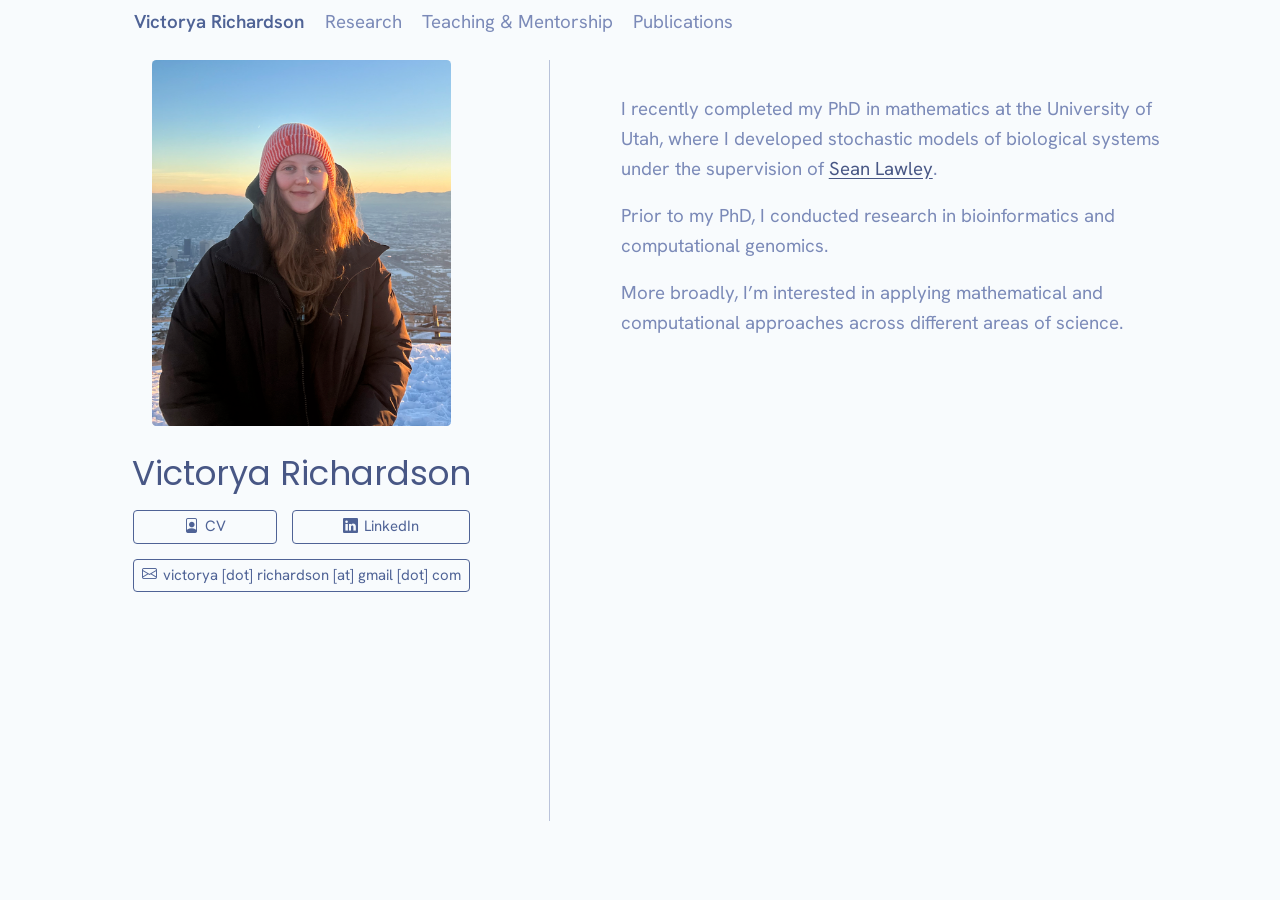
==== index.html @ d0cfd2c7 "Built site for gh-pages" ====
<!DOCTYPE html>
<html xmlns="http://www.w3.org/1999/xhtml" lang="en" xml:lang="en"><head>

<meta charset="utf-8">
<meta name="generator" content="quarto-1.10.18">

<meta name="viewport" content="width=device-width, initial-scale=1.0, user-scalable=yes">


<title>Victorya Richardson</title>
<style>
/* Default styles provided by pandoc.
** See https://pandoc.org/MANUAL.html#variables-for-html for config info.
*/
span.smallcaps{font-variant: small-caps;}
div.columns{display: flex; gap: 1.5em;}
div.column{flex: auto;}
@media screen {
div.columns{gap: min(4vw, 1.5em);}
div.column{overflow-x: auto;}
}
div.hanging-indent{margin-left: 1.5em; text-indent: -1.5em;}
ul.task-list{list-style: none;}
ul.task-list li input[type="checkbox"] {
  width: 0.8em;
  margin: 0 0.8em 0.2em -1em; /* quarto-specific, see https://github.com/quarto-dev/quarto-cli/issues/4556 */ 
  vertical-align: middle;
}
</style>


<script src="site_libs/quarto-nav/quarto-nav.js"></script>
<script src="site_libs/quarto-nav/headroom.min.js"></script>
<script src="site_libs/clipboard/clipboard.min.js"></script>
<script src="site_libs/quarto-html/quarto.js" type="module"></script>
<script src="site_libs/quarto-html/tabsets/tabsets.js" type="module"></script>
<script src="site_libs/quarto-html/popper.min.js"></script>
<script src="site_libs/quarto-html/tippy.umd.min.js"></script>
<link href="site_libs/quarto-html/tippy.css" rel="stylesheet">
<link href="site_libs/quarto-html/quarto-syntax-highlighting-64a204ab8560d761af7679ceaba22944.css" rel="stylesheet" class="quarto-color-scheme" id="quarto-text-highlighting-styles">
<link href="site_libs/quarto-html/quarto-syntax-highlighting-dark-b85bc7c33db8c58e0ec93c3465666fed.css" rel="stylesheet" class="quarto-color-scheme quarto-color-alternate" id="quarto-text-highlighting-styles">
<link href="site_libs/quarto-html/quarto-syntax-highlighting-64a204ab8560d761af7679ceaba22944.css" rel="stylesheet" class="quarto-color-scheme-extra" id="quarto-text-highlighting-styles">
<script src="site_libs/bootstrap/bootstrap.min.js"></script>
<link href="site_libs/bootstrap/bootstrap-icons.css" rel="stylesheet">
<link href="site_libs/bootstrap/bootstrap-d13599be659b31aaacc9b44a75b9adcc.min.css" rel="stylesheet" append-hash="true" class="quarto-color-scheme" id="quarto-bootstrap" data-mode="light">
<link href="site_libs/bootstrap/bootstrap-dark-3e5b2339313a4096a45ca24c7512d5c0.min.css" rel="stylesheet" append-hash="true" class="quarto-color-scheme quarto-color-alternate" id="quarto-bootstrap" data-mode="light">
<link href="site_libs/bootstrap/bootstrap-d13599be659b31aaacc9b44a75b9adcc.min.css" rel="stylesheet" append-hash="true" class="quarto-color-scheme-extra" id="quarto-bootstrap" data-mode="light">
<script id="quarto-search-options" type="application/json">{
  "language": {
    "search-no-results-text": "No results",
    "search-matching-documents-text": "matching documents",
    "search-copy-link-title": "Copy link to search",
    "search-hide-matches-text": "Hide additional matches",
    "search-more-match-text": "more match in this document",
    "search-more-matches-text": "more matches in this document",
    "search-clear-button-title": "Clear",
    "search-text-placeholder": "",
    "search-detached-cancel-button-title": "Cancel",
    "search-submit-button-title": "Submit",
    "search-label": "Search"
  }
}</script>


<link rel="stylesheet" href="styles.css">
</head>

<body class="nav-fixed quarto-light">

<div id="quarto-search-results"></div>
  <header id="quarto-header" class="headroom fixed-top">
    <nav class="navbar navbar-expand-lg " data-bs-theme="dark">
      <div class="navbar-container container-fluid">
          <button class="navbar-toggler" type="button" data-bs-toggle="collapse" data-bs-target="#navbarCollapse" aria-controls="navbarCollapse" role="menu" aria-expanded="false" aria-label="Toggle navigation" onclick="if (window.quartoToggleHeadroom) { window.quartoToggleHeadroom(); }">
  <span class="navbar-toggler-icon"></span>
</button>
          <div class="collapse navbar-collapse" id="navbarCollapse">
            <ul class="navbar-nav navbar-nav-scroll me-auto">
  <li class="nav-item">
    <a class="nav-link active" href="./index.html" aria-current="page"> 
<span class="menu-text">Victorya Richardson</span></a>
  </li>  
  <li class="nav-item">
    <a class="nav-link" href="./research.html"> 
<span class="menu-text">Research</span></a>
  </li>  
  <li class="nav-item">
    <a class="nav-link" href="./teaching.html"> 
<span class="menu-text">Teaching &amp; Mentorship</span></a>
  </li>  
  <li class="nav-item">
    <a class="nav-link" href="./publications.html"> 
<span class="menu-text">Publications</span></a>
  </li>  
</ul>
          </div> <!-- /navcollapse -->
            <div class="quarto-navbar-tools">
</div>
      </div> <!-- /container-fluid -->
    </nav>
</header>
<!-- content -->
<div id="quarto-content" class="quarto-container page-columns page-rows-contents page-layout-full page-navbar">
<!-- sidebar -->
<!-- margin-sidebar -->
    
<!-- main -->
<div class="quarto-about-trestles column-page">
  <div class="about-entity">
    <img src="images/tory.png" alt="Victorya Richardson standing outdoors in the snow overlooking Salt Lake City" class="about-image
  rounded " style="width: 16em;">
<header id="title-block-header" class="quarto-title-block default">
<div class="quarto-title">
<h1 class="title">Victorya Richardson</h1>
</div>
<div class="quarto-title-meta column-page">
  </div>
</header>
    <div class="about-links">
  <a href="/files/Richardson_Resume.pdf" class="about-link" rel="noopener" target="_blank">
    <i class="bi bi-file-person"></i>
     <span class="about-link-text">CV</span>
  </a>
  <a href="https://www.linkedin.com/in/victorya-richardson/" class="about-link" rel="" target="">
    <i class="bi bi-linkedin"></i>
     <span class="about-link-text">LinkedIn</span>
  </a>
  <a href="mailto:victorya.richardson@gmail.com" class="about-link" rel="" target="">
    <i class="bi bi-envelope"></i>
     <span class="about-link-text">victorya [dot] richardson [at] gmail [dot] com</span>
  </a>
</div>
  </div>
  <div class="about-contents"><main class="content column-page" id="quarto-document-content">
<p>I recently completed my PhD in mathematics at the University of Utah, where I developed stochastic models of biological systems under the supervision of <a href="https://www.math.utah.edu/~lawley/">Sean Lawley</a>.</p>
<p>Prior to my PhD, I conducted research in bioinformatics and computational genomics.</p>
<p>More broadly, I’m interested in applying mathematical and computational approaches across different areas of science.</p>


</main></div>
</div>
 <!-- /main -->
<script id="quarto-html-after-body" type="application/javascript">
  window.document.addEventListener("DOMContentLoaded", function (event) {
    const isCodeAnnotation = (el) => {
      for (const clz of el.classList) {
        if (clz.startsWith('code-annotation-')) {                     
          return true;
        }
      }
      return false;
    }
    const onCopySuccess = function(e) {
      // button target
      const button = e.trigger;
      // don't keep focus
      button.blur();
      // flash "checked"
      button.classList.add('code-copy-button-checked');
      var currentTitle = button.getAttribute("title");
      button.setAttribute("title", "Copied!");
      let tooltip;
      if (window.bootstrap) {
        button.setAttribute("data-bs-toggle", "tooltip");
        button.setAttribute("data-bs-placement", "left");
        button.setAttribute("data-bs-title", "Copied!");
        tooltip = new bootstrap.Tooltip(button, 
          { trigger: "manual", 
            customClass: "code-copy-button-tooltip",
            offset: [0, -8]});
        tooltip.show();    
      }
      setTimeout(function() {
        if (tooltip) {
          tooltip.hide();
          button.removeAttribute("data-bs-title");
          button.removeAttribute("data-bs-toggle");
          button.removeAttribute("data-bs-placement");
        }
        button.setAttribute("title", currentTitle);
        button.classList.remove('code-copy-button-checked');
      }, 1000);
      // clear code selection
      e.clearSelection();
    }
    const getTextToCopy = function(trigger) {
      const outerScaffold = trigger.parentElement.cloneNode(true);
      const codeEl = outerScaffold.querySelector('code');
      for (const childEl of codeEl.children) {
        if (isCodeAnnotation(childEl)) {
          childEl.remove();
        }
      }
      return codeEl.innerText;
    }
    const clipboard = new window.ClipboardJS('.code-copy-button:not([data-in-quarto-modal])', {
      text: getTextToCopy
    });
    clipboard.on('success', onCopySuccess);
    if (window.document.getElementById('quarto-embedded-source-code-modal')) {
      const clipboardModal = new window.ClipboardJS('.code-copy-button[data-in-quarto-modal]', {
        text: getTextToCopy,
        container: window.document.getElementById('quarto-embedded-source-code-modal')
      });
      clipboardModal.on('success', onCopySuccess);
    }
      var localhostRegex = new RegExp(/^(?:http|https):\/\/localhost\:?[0-9]*\//);
      var mailtoRegex = new RegExp(/^mailto:/);
        var filterRegex = new RegExp('/' + window.location.host + '/');
      var isInternal = (href) => {
          return filterRegex.test(href) || localhostRegex.test(href) || mailtoRegex.test(href);
      }
      // Inspect non-navigation links and adorn them if external
     var links = window.document.querySelectorAll('a[href]:not(.nav-link):not(.navbar-brand):not(.toc-action):not(.sidebar-link):not(.sidebar-item-toggle):not(.pagination-link):not(.no-external):not([aria-hidden]):not(.dropdown-item):not(.quarto-navigation-tool):not(.about-link)');
      for (var i=0; i<links.length; i++) {
        const link = links[i];
        if (!isInternal(link.href)) {
          // undo the damage that might have been done by quarto-nav.js in the case of
          // links that we want to consider external
          if (link.dataset.originalHref !== undefined) {
            link.href = link.dataset.originalHref;
          }
        }
      }
    function tippyHover(el, contentFn, onTriggerFn, onUntriggerFn) {
      const config = {
        allowHTML: true,
        maxWidth: 500,
        delay: 100,
        arrow: false,
        appendTo: function(el) {
            return el.parentElement;
        },
        interactive: true,
        interactiveBorder: 10,
        theme: 'quarto',
        placement: 'bottom-start',
      };
      if (contentFn) {
        config.content = contentFn;
      }
      if (onTriggerFn) {
        config.onTrigger = onTriggerFn;
      }
      if (onUntriggerFn) {
        config.onUntrigger = onUntriggerFn;
      }
      window.tippy(el, config); 
    }
    const noterefs = window.document.querySelectorAll('a[role="doc-noteref"]');
    for (var i=0; i<noterefs.length; i++) {
      const ref = noterefs[i];
      tippyHover(ref, function() {
        // use id or data attribute instead here
        let href = ref.getAttribute('data-footnote-href') || ref.getAttribute('href');
        try { href = new URL(href).hash; } catch {}
        const id = href.replace(/^#\/?/, "");
        const note = window.document.getElementById(id);
        if (note) {
          return note.innerHTML;
        } else {
          return "";
        }
      });
    }
    const xrefs = window.document.querySelectorAll('a.quarto-xref');
    const processXRef = (id, note) => {
      // Strip column container classes
      const stripColumnClz = (el) => {
        el.classList.remove("page-full", "page-columns");
        if (el.children) {
          for (const child of el.children) {
            stripColumnClz(child);
          }
        }
      }
      stripColumnClz(note)
      if (id === null || id.startsWith('sec-')) {
        // Special case sections, only their first couple elements
        const container = document.createElement("div");
        if (note.children && note.children.length > 2) {
          container.appendChild(note.children[0].cloneNode(true));
          for (let i = 1; i < note.children.length; i++) {
            const child = note.children[i];
            if (child.tagName === "P" && child.innerText === "") {
              continue;
            } else {
              container.appendChild(child.cloneNode(true));
              break;
            }
          }
          if (window.Quarto?.typesetMath) {
            window.Quarto.typesetMath(container);
          }
          return container.innerHTML
        } else {
          if (window.Quarto?.typesetMath) {
            window.Quarto.typesetMath(note);
          }
          return note.innerHTML;
        }
      } else {
        // Remove any anchor links if they are present
        const anchorLink = note.querySelector('a.anchorjs-link');
        if (anchorLink) {
          anchorLink.remove();
        }
        if (window.Quarto?.typesetMath) {
          window.Quarto.typesetMath(note);
        }
        if (note.classList.contains("callout")) {
          return note.outerHTML;
        } else {
          return note.innerHTML;
        }
      }
    }
    for (var i=0; i<xrefs.length; i++) {
      const xref = xrefs[i];
      tippyHover(xref, undefined, function(instance) {
        instance.disable();
        let url = xref.getAttribute('href');
        let hash = undefined; 
        if (url.startsWith('#')) {
          hash = url;
        } else {
          try { hash = new URL(url).hash; } catch {}
        }
        if (hash) {
          const id = hash.replace(/^#\/?/, "");
          const note = window.document.getElementById(id);
          if (note !== null) {
            try {
              const html = processXRef(id, note.cloneNode(true));
              instance.setContent(html);
            } finally {
              instance.enable();
              instance.show();
            }
          } else {
            // See if we can fetch this
            fetch(url.split('#')[0])
            .then(res => res.text())
            .then(html => {
              const parser = new DOMParser();
              const htmlDoc = parser.parseFromString(html, "text/html");
              const note = htmlDoc.getElementById(id);
              if (note !== null) {
                const html = processXRef(id, note);
                instance.setContent(html);
              } 
            }).finally(() => {
              instance.enable();
              instance.show();
            });
          }
        } else {
          // See if we can fetch a full url (with no hash to target)
          // This is a special case and we should probably do some content thinning / targeting
          fetch(url)
          .then(res => res.text())
          .then(html => {
            const parser = new DOMParser();
            const htmlDoc = parser.parseFromString(html, "text/html");
            const note = htmlDoc.querySelector('main.content');
            if (note !== null) {
              // This should only happen for chapter cross references
              // (since there is no id in the URL)
              // remove the first header
              if (note.children.length > 0 && note.children[0].tagName === "HEADER") {
                note.children[0].remove();
              }
              const html = processXRef(null, note);
              instance.setContent(html);
            } 
          }).finally(() => {
            instance.enable();
            instance.show();
          });
        }
      }, function(instance) {
      });
    }
        let selectedAnnoteEl;
        const selectorForAnnotation = ( cell, annotation) => {
          let cellAttr = 'data-code-cell="' + cell + '"';
          let lineAttr = 'data-code-annotation="' +  annotation + '"';
          const selector = 'span[' + cellAttr + '][' + lineAttr + ']';
          return selector;
        }
        const selectCodeLines = (annoteEl) => {
          const doc = window.document;
          const targetCell = annoteEl.getAttribute("data-target-cell");
          const targetAnnotation = annoteEl.getAttribute("data-target-annotation");
          const annoteSpan = window.document.querySelector(selectorForAnnotation(targetCell, targetAnnotation));
          const lines = annoteSpan.getAttribute("data-code-lines").split(",");
          const lineIds = lines.map((line) => {
            return targetCell + "-" + line;
          })
          let top = null;
          let height = null;
          let parent = null;
          if (lineIds.length > 0) {
              //compute the position of the single el (top and bottom and make a div)
              const el = window.document.getElementById(lineIds[0]);
              top = el.offsetTop;
              height = el.offsetHeight;
              parent = el.parentElement.parentElement;
            if (lineIds.length > 1) {
              const lastEl = window.document.getElementById(lineIds[lineIds.length - 1]);
              const bottom = lastEl.offsetTop + lastEl.offsetHeight;
              height = bottom - top;
            }
            if (top !== null && height !== null && parent !== null) {
              // cook up a div (if necessary) and position it 
              let div = window.document.getElementById("code-annotation-line-highlight");
              if (div === null) {
                div = window.document.createElement("div");
                div.setAttribute("id", "code-annotation-line-highlight");
                div.style.position = 'absolute';
                parent.appendChild(div);
              }
              div.style.top = top - 2 + "px";
              div.style.height = height + 4 + "px";
              div.style.left = 0;
              let gutterDiv = window.document.getElementById("code-annotation-line-highlight-gutter");
              if (gutterDiv === null) {
                gutterDiv = window.document.createElement("div");
                gutterDiv.setAttribute("id", "code-annotation-line-highlight-gutter");
                gutterDiv.style.position = 'absolute';
                const codeCell = window.document.getElementById(targetCell);
                const gutter = codeCell.querySelector('.code-annotation-gutter');
                gutter.appendChild(gutterDiv);
              }
              gutterDiv.style.top = top - 2 + "px";
              gutterDiv.style.height = height + 4 + "px";
            }
            selectedAnnoteEl = annoteEl;
          }
        };
        const unselectCodeLines = () => {
          const elementsIds = ["code-annotation-line-highlight", "code-annotation-line-highlight-gutter"];
          elementsIds.forEach((elId) => {
            const div = window.document.getElementById(elId);
            if (div) {
              div.remove();
            }
          });
          selectedAnnoteEl = undefined;
        };
          // Handle positioning of the toggle
      window.addEventListener(
        "resize",
        throttle(() => {
          elRect = undefined;
          if (selectedAnnoteEl) {
            selectCodeLines(selectedAnnoteEl);
          }
        }, 10)
      );
      function throttle(fn, ms) {
      let throttle = false;
      let timer;
        return (...args) => {
          if(!throttle) { // first call gets through
              fn.apply(this, args);
              throttle = true;
          } else { // all the others get throttled
              if(timer) clearTimeout(timer); // cancel #2
              timer = setTimeout(() => {
                fn.apply(this, args);
                timer = throttle = false;
              }, ms);
          }
        };
      }
        // Attach click handler to the DT
        const annoteDls = window.document.querySelectorAll('dt[data-target-cell]');
        for (const annoteDlNode of annoteDls) {
          annoteDlNode.addEventListener('click', (event) => {
            const clickedEl = event.target;
            if (clickedEl !== selectedAnnoteEl) {
              unselectCodeLines();
              const activeEl = window.document.querySelector('dt[data-target-cell].code-annotation-active');
              if (activeEl) {
                activeEl.classList.remove('code-annotation-active');
              }
              selectCodeLines(clickedEl);
              clickedEl.classList.add('code-annotation-active');
            } else {
              // Unselect the line
              unselectCodeLines();
              clickedEl.classList.remove('code-annotation-active');
            }
          });
        }
    const findCites = (el) => {
      const parentEl = el.parentElement;
      if (parentEl) {
        const cites = parentEl.dataset.cites;
        if (cites) {
          return {
            el,
            cites: cites.split(' ')
          };
        } else {
          return findCites(el.parentElement)
        }
      } else {
        return undefined;
      }
    };
    var bibliorefs = window.document.querySelectorAll('a[role="doc-biblioref"]');
    for (var i=0; i<bibliorefs.length; i++) {
      const ref = bibliorefs[i];
      const citeInfo = findCites(ref);
      if (citeInfo) {
        tippyHover(citeInfo.el, function() {
          var popup = window.document.createElement('div');
          citeInfo.cites.forEach(function(cite) {
            var citeDiv = window.document.createElement('div');
            citeDiv.classList.add('hanging-indent');
            citeDiv.classList.add('csl-entry');
            var biblioDiv = window.document.getElementById('ref-' + cite);
            if (biblioDiv) {
              citeDiv.innerHTML = biblioDiv.innerHTML;
            }
            popup.appendChild(citeDiv);
          });
          return popup.innerHTML;
        });
      }
    }
  });
  </script>
</div> <!-- /content -->




</body></html>
---- site_libs/quarto-html/tippy.css ----
.tippy-box[data-animation=fade][data-state=hidden]{opacity:0}[data-tippy-root]{max-width:calc(100vw - 10px)}.tippy-box{position:relative;background-color:#333;color:#fff;border-radius:4px;font-size:14px;line-height:1.4;white-space:normal;outline:0;transition-property:transform,visibility,opacity}.tippy-box[data-placement^=top]>.tippy-arrow{bottom:0}.tippy-box[data-placement^=top]>.tippy-arrow:before{bottom:-7px;left:0;border-width:8px 8px 0;border-top-color:initial;transform-origin:center top}.tippy-box[data-placement^=bottom]>.tippy-arrow{top:0}.tippy-box[data-placement^=bottom]>.tippy-arrow:before{top:-7px;left:0;border-width:0 8px 8px;border-bottom-color:initial;transform-origin:center bottom}.tippy-box[data-placement^=left]>.tippy-arrow{right:0}.tippy-box[data-placement^=left]>.tippy-arrow:before{border-width:8px 0 8px 8px;border-left-color:initial;right:-7px;transform-origin:center left}.tippy-box[data-placement^=right]>.tippy-arrow{left:0}.tippy-box[data-placement^=right]>.tippy-arrow:before{left:-7px;border-width:8px 8px 8px 0;border-right-color:initial;transform-origin:center right}.tippy-box[data-inertia][data-state=visible]{transition-timing-function:cubic-bezier(.54,1.5,.38,1.11)}.tippy-arrow{width:16px;height:16px;color:#333}.tippy-arrow:before{content:"";position:absolute;border-color:transparent;border-style:solid}.tippy-content{position:relative;padding:5px 9px;z-index:1}
---- site_libs/quarto-html/quarto-syntax-highlighting-64a204ab8560d761af7679ceaba22944.css ----
/* quarto syntax highlight colors */
:root {
  --quarto-hl-ot-color: #003B4F;
  --quarto-hl-at-color: #657422;
  --quarto-hl-ss-color: #20794D;
  --quarto-hl-an-color: #5E5E5E;
  --quarto-hl-fu-color: #4758AB;
  --quarto-hl-st-color: #20794D;
  --quarto-hl-cf-color: #003B4F;
  --quarto-hl-op-color: #5E5E5E;
  --quarto-hl-er-color: #AD0000;
  --quarto-hl-bn-color: #AD0000;
  --quarto-hl-al-color: #AD0000;
  --quarto-hl-va-color: #111111;
  --quarto-hl-bu-color: inherit;
  --quarto-hl-ex-color: inherit;
  --quarto-hl-pp-color: #AD0000;
  --quarto-hl-in-color: #5E5E5E;
  --quarto-hl-vs-color: #20794D;
  --quarto-hl-wa-color: #5E5E5E;
  --quarto-hl-do-color: #5E5E5E;
  --quarto-hl-im-color: #00769E;
  --quarto-hl-ch-color: #20794D;
  --quarto-hl-dt-color: #AD0000;
  --quarto-hl-fl-color: #AD0000;
  --quarto-hl-co-color: #5E5E5E;
  --quarto-hl-cv-color: #5E5E5E;
  --quarto-hl-cn-color: #8f5902;
  --quarto-hl-sc-color: #5E5E5E;
  --quarto-hl-dv-color: #AD0000;
  --quarto-hl-kw-color: #003B4F;
}

/* other quarto variables */
:root {
  --quarto-font-monospace: SFMono-Regular, Menlo, Monaco, Consolas, "Liberation Mono", "Courier New", monospace;
}

/* syntax highlight based on Pandoc's rules */
pre > code.sourceCode > span {
  color: #003B4F;
}

code.sourceCode > span {
  color: #003B4F;
}

div.sourceCode,
div.sourceCode pre.sourceCode {
  color: #003B4F;
}

/* Normal */
code span {
  color: #003B4F;
}

/* Alert */
code span.al {
  color: #AD0000;
  font-style: inherit;
}

/* Annotation */
code span.an {
  color: #5E5E5E;
  font-style: inherit;
}

/* Attribute */
code span.at {
  color: #657422;
  font-style: inherit;
}

/* BaseN */
code span.bn {
  color: #AD0000;
  font-style: inherit;
}

/* BuiltIn */
code span.bu {
  font-style: inherit;
}

/* ControlFlow */
code span.cf {
  color: #003B4F;
  font-weight: bold;
  font-style: inherit;
}

/* Char */
code span.ch {
  color: #20794D;
  font-style: inherit;
}

/* Constant */
code span.cn {
  color: #8f5902;
  font-style: inherit;
}

/* Comment */
code span.co {
  color: #5E5E5E;
  font-style: inherit;
}

/* CommentVar */
code span.cv {
  color: #5E5E5E;
  font-style: italic;
}

/* Documentation */
code span.do {
  color: #5E5E5E;
  font-style: italic;
}

/* DataType */
code span.dt {
  color: #AD0000;
  font-style: inherit;
}

/* DecVal */
code span.dv {
  color: #AD0000;
  font-style: inherit;
}

/* Error */
code span.er {
  color: #AD0000;
  font-style: inherit;
}

/* Extension */
code span.ex {
  font-style: inherit;
}

/* Float */
code span.fl {
  color: #AD0000;
  font-style: inherit;
}

/* Function */
code span.fu {
  color: #4758AB;
  font-style: inherit;
}

/* Import */
code span.im {
  color: #00769E;
  font-style: inherit;
}

/* Information */
code span.in {
  color: #5E5E5E;
  font-style: inherit;
}

/* Keyword */
code span.kw {
  color: #003B4F;
  font-weight: bold;
  font-style: inherit;
}

/* Operator */
code span.op {
  color: #5E5E5E;
  font-style: inherit;
}

/* Other */
code span.ot {
  color: #003B4F;
  font-style: inherit;
}

/* Preprocessor */
code span.pp {
  color: #AD0000;
  font-style: inherit;
}

/* SpecialChar */
code span.sc {
  color: #5E5E5E;
  font-style: inherit;
}

/* SpecialString */
code span.ss {
  color: #20794D;
  font-style: inherit;
}

/* String */
code span.st {
  color: #20794D;
  font-style: inherit;
}

/* Variable */
code span.va {
  color: #111111;
  font-style: inherit;
}

/* VerbatimString */
code span.vs {
  color: #20794D;
  font-style: inherit;
}

/* Warning */
code span.wa {
  color: #5E5E5E;
  font-style: italic;
}

.prevent-inlining {
  content: "</";
}

/*# sourceMappingURL=9d8d5bb603a83b8298b89080a598c93b.css.map */
---- site_libs/quarto-html/quarto-syntax-highlighting-dark-b85bc7c33db8c58e0ec93c3465666fed.css ----
/* quarto syntax highlight colors */
:root {
  --quarto-hl-al-color: #f07178;
  --quarto-hl-an-color: #d4d0ab;
  --quarto-hl-at-color: #00e0e0;
  --quarto-hl-bn-color: #d4d0ab;
  --quarto-hl-bu-color: #abe338;
  --quarto-hl-ch-color: #abe338;
  --quarto-hl-co-color: #f8f8f2;
  --quarto-hl-cv-color: #ffd700;
  --quarto-hl-cn-color: #ffd700;
  --quarto-hl-cf-color: #ffa07a;
  --quarto-hl-dt-color: #ffa07a;
  --quarto-hl-dv-color: #d4d0ab;
  --quarto-hl-do-color: #f8f8f2;
  --quarto-hl-er-color: #f07178;
  --quarto-hl-ex-color: #00e0e0;
  --quarto-hl-fl-color: #d4d0ab;
  --quarto-hl-fu-color: #ffa07a;
  --quarto-hl-im-color: #abe338;
  --quarto-hl-in-color: #d4d0ab;
  --quarto-hl-kw-color: #ffa07a;
  --quarto-hl-op-color: #ffa07a;
  --quarto-hl-ot-color: #00e0e0;
  --quarto-hl-pp-color: #dcc6e0;
  --quarto-hl-re-color: #00e0e0;
  --quarto-hl-sc-color: #abe338;
  --quarto-hl-ss-color: #abe338;
  --quarto-hl-st-color: #abe338;
  --quarto-hl-va-color: #00e0e0;
  --quarto-hl-vs-color: #abe338;
  --quarto-hl-wa-color: #dcc6e0;
}

/* other quarto variables */
:root {
  --quarto-font-monospace: SFMono-Regular, Menlo, Monaco, Consolas, "Liberation Mono", "Courier New", monospace;
}

/* syntax highlight based on Pandoc's rules */
pre > code.sourceCode > span {
  color: #f8f8f2;
}

code.sourceCode > span {
  color: #f8f8f2;
}

div.sourceCode,
div.sourceCode pre.sourceCode {
  color: #f8f8f2;
}

/* Normal */
code span {
  color: #f8f8f2;
}

/* Alert */
code span.al {
  color: #f07178;
}

/* Annotation */
code span.an {
  color: #d4d0ab;
}

/* Attribute */
code span.at {
  color: #00e0e0;
}

/* BaseN */
code span.bn {
  color: #d4d0ab;
}

/* BuiltIn */
code span.bu {
  color: #abe338;
}

/* ControlFlow */
code span.cf {
  font-weight: bold;
  color: #ffa07a;
}

/* Char */
code span.ch {
  color: #abe338;
}

/* Constant */
code span.cn {
  color: #ffd700;
}

/* Comment */
code span.co {
  font-style: italic;
  color: #f8f8f2;
}

/* CommentVar */
code span.cv {
  color: #ffd700;
}

/* Documentation */
code span.do {
  color: #f8f8f2;
}

/* DataType */
code span.dt {
  color: #ffa07a;
}

/* DecVal */
code span.dv {
  color: #d4d0ab;
}

/* Error */
code span.er {
  color: #f07178;
  text-decoration: underline;
}

/* Extension */
code span.ex {
  font-weight: bold;
  color: #00e0e0;
}

/* Float */
code span.fl {
  color: #d4d0ab;
}

/* Function */
code span.fu {
  color: #ffa07a;
}

/* Import */
code span.im {
  color: #abe338;
}

/* Information */
code span.in {
  color: #d4d0ab;
}

/* Keyword */
code span.kw {
  font-weight: bold;
  color: #ffa07a;
}

/* Operator */
code span.op {
  color: #ffa07a;
}

/* Other */
code span.ot {
  color: #00e0e0;
}

/* Preprocessor */
code span.pp {
  color: #dcc6e0;
}

/* RegionMarker */
code span.re {
  background-color: #f8f8f2;
  color: #00e0e0;
}

/* SpecialChar */
code span.sc {
  color: #abe338;
}

/* SpecialString */
code span.ss {
  color: #abe338;
}

/* String */
code span.st {
  color: #abe338;
}

/* Variable */
code span.va {
  color: #00e0e0;
}

/* VerbatimString */
code span.vs {
  color: #abe338;
}

/* Warning */
code span.wa {
  color: #dcc6e0;
}

.prevent-inlining {
  content: "</";
}

/*# sourceMappingURL=4ed8f1090dec6531da29ab00902aa718.css.map */
---- site_libs/quarto-html/quarto-syntax-highlighting-64a204ab8560d761af7679ceaba22944.css ----
/* quarto syntax highlight colors */
:root {
  --quarto-hl-ot-color: #003B4F;
  --quarto-hl-at-color: #657422;
  --quarto-hl-ss-color: #20794D;
  --quarto-hl-an-color: #5E5E5E;
  --quarto-hl-fu-color: #4758AB;
  --quarto-hl-st-color: #20794D;
  --quarto-hl-cf-color: #003B4F;
  --quarto-hl-op-color: #5E5E5E;
  --quarto-hl-er-color: #AD0000;
  --quarto-hl-bn-color: #AD0000;
  --quarto-hl-al-color: #AD0000;
  --quarto-hl-va-color: #111111;
  --quarto-hl-bu-color: inherit;
  --quarto-hl-ex-color: inherit;
  --quarto-hl-pp-color: #AD0000;
  --quarto-hl-in-color: #5E5E5E;
  --quarto-hl-vs-color: #20794D;
  --quarto-hl-wa-color: #5E5E5E;
  --quarto-hl-do-color: #5E5E5E;
  --quarto-hl-im-color: #00769E;
  --quarto-hl-ch-color: #20794D;
  --quarto-hl-dt-color: #AD0000;
  --quarto-hl-fl-color: #AD0000;
  --quarto-hl-co-color: #5E5E5E;
  --quarto-hl-cv-color: #5E5E5E;
  --quarto-hl-cn-color: #8f5902;
  --quarto-hl-sc-color: #5E5E5E;
  --quarto-hl-dv-color: #AD0000;
  --quarto-hl-kw-color: #003B4F;
}

/* other quarto variables */
:root {
  --quarto-font-monospace: SFMono-Regular, Menlo, Monaco, Consolas, "Liberation Mono", "Courier New", monospace;
}

/* syntax highlight based on Pandoc's rules */
pre > code.sourceCode > span {
  color: #003B4F;
}

code.sourceCode > span {
  color: #003B4F;
}

div.sourceCode,
div.sourceCode pre.sourceCode {
  color: #003B4F;
}

/* Normal */
code span {
  color: #003B4F;
}

/* Alert */
code span.al {
  color: #AD0000;
  font-style: inherit;
}

/* Annotation */
code span.an {
  color: #5E5E5E;
  font-style: inherit;
}

/* Attribute */
code span.at {
  color: #657422;
  font-style: inherit;
}

/* BaseN */
code span.bn {
  color: #AD0000;
  font-style: inherit;
}

/* BuiltIn */
code span.bu {
  font-style: inherit;
}

/* ControlFlow */
code span.cf {
  color: #003B4F;
  font-weight: bold;
  font-style: inherit;
}

/* Char */
code span.ch {
  color: #20794D;
  font-style: inherit;
}

/* Constant */
code span.cn {
  color: #8f5902;
  font-style: inherit;
}

/* Comment */
code span.co {
  color: #5E5E5E;
  font-style: inherit;
}

/* CommentVar */
code span.cv {
  color: #5E5E5E;
  font-style: italic;
}

/* Documentation */
code span.do {
  color: #5E5E5E;
  font-style: italic;
}

/* DataType */
code span.dt {
  color: #AD0000;
  font-style: inherit;
}

/* DecVal */
code span.dv {
  color: #AD0000;
  font-style: inherit;
}

/* Error */
code span.er {
  color: #AD0000;
  font-style: inherit;
}

/* Extension */
code span.ex {
  font-style: inherit;
}

/* Float */
code span.fl {
  color: #AD0000;
  font-style: inherit;
}

/* Function */
code span.fu {
  color: #4758AB;
  font-style: inherit;
}

/* Import */
code span.im {
  color: #00769E;
  font-style: inherit;
}

/* Information */
code span.in {
  color: #5E5E5E;
  font-style: inherit;
}

/* Keyword */
code span.kw {
  color: #003B4F;
  font-weight: bold;
  font-style: inherit;
}

/* Operator */
code span.op {
  color: #5E5E5E;
  font-style: inherit;
}

/* Other */
code span.ot {
  color: #003B4F;
  font-style: inherit;
}

/* Preprocessor */
code span.pp {
  color: #AD0000;
  font-style: inherit;
}

/* SpecialChar */
code span.sc {
  color: #5E5E5E;
  font-style: inherit;
}

/* SpecialString */
code span.ss {
  color: #20794D;
  font-style: inherit;
}

/* String */
code span.st {
  color: #20794D;
  font-style: inherit;
}

/* Variable */
code span.va {
  color: #111111;
  font-style: inherit;
}

/* VerbatimString */
code span.vs {
  color: #20794D;
  font-style: inherit;
}

/* Warning */
code span.wa {
  color: #5E5E5E;
  font-style: italic;
}

.prevent-inlining {
  content: "</";
}

/*# sourceMappingURL=9d8d5bb603a83b8298b89080a598c93b.css.map */
---- styles.css ----
/* ---------- General page text ---------- */

body {
  font-size: 1.1rem;
  line-height: 1.6;
}

main.content {
  width: 100%;
}


/* ---------- Trestles home page ---------- */

/* Main name/title */
.quarto-about-trestles .quarto-title h1.title {
  font-size: 2rem;
}

/* Headings within the written introduction */
.quarto-about-trestles .about-contents h2 {
  font-size: 1.5rem;
}

.quarto-about-trestles .about-contents h3 {
  font-size: 1.25rem;
}


/* ---------- Trestles vertical divider ---------- */

@media (min-width: 992px) {
  .quarto-about-trestles .about-contents {
    border-left: 1px solid color-mix(
      in srgb,
      var(--bs-body-color) 50%,
      transparent
    ) !important;
  }
}

@media (min-width: 992px) {
  .quarto-about-trestles .about-contents {
    padding-top: 2rem;
  }
}


/* Compact Trestles slightly on shorter desktop screens */
@media (min-width: 992px) and (max-height: 800px) {
  div.quarto-about-trestles {
    padding-top: 0.75rem !important;
  }

  .quarto-about-trestles .about-image {
    max-width: 18em !important;
  }
}

/* ---------- Navbar ---------- */

/* Height, spacing, background, and bottom line */
.navbar {
  padding-top: 0.15rem;
  padding-bottom: 0.15rem;
  /* border-bottom: 1px solid #ddd; */
}

/* Width of the title and links inside the navbar */
.navbar > .container-fluid {
  max-width: 1100px;
  margin-inline: auto;
  padding-inline: 2rem;
}

/* Website title */
.navbar-brand {
  font-size: 1.1rem;
  padding-top: 0.2rem;
  padding-bottom: 0.2rem;
}

/* Home/About navigation links */
.navbar-nav .nav-link {
  font-size: 1.1rem;
  padding-top: 0.2rem;
  padding-bottom: 0.2rem;
}

/* Space between the navbar and Trestles content */
div.quarto-about-trestles {
  padding-top: 1rem !important;
}

/* ---------- Active navbar page ---------- */

:root {
  --site-body-text-color: #7b8ab8;
  --site-active-nav-color: #4f6396;
}

/* All navbar links */
#quarto-header .navbar-nav .nav-link {
  position: relative;
  opacity: 1 !important;
}

/* Inactive navbar links */
#quarto-header .navbar-nav .nav-link:not(.active):not([aria-current="page"]),
#quarto-header .navbar-nav .nav-link:not(.active):not([aria-current="page"]) .menu-text {
  color: var(--site-body-text-color) !important;
}

/* Navbar link for the current page */
#quarto-header .navbar-nav .nav-link.active,
#quarto-header .navbar-nav .nav-link[aria-current="page"],
#quarto-header .navbar-nav .nav-link.active .menu-text,
#quarto-header .navbar-nav .nav-link[aria-current="page"] .menu-text {
  color: var(--site-active-nav-color) !important;
  font-weight: 600;
}

/* Hide the visible page title while retaining its metadata */
body.no-page-title #title-block-header {
  display: none;
}

.page-heading {
  margin-top: 0rem;
}

/* Underline beneath the current page */
/* .navbar-nav .nav-link.active::after,
.navbar-nav .nav-link[aria-current="page"]::after {
  content: "";
  position: absolute;
  left: 0.5rem;
  right: 0.5rem;
  bottom: -0.05rem;
  height: 3px;
  border-radius: 999px;
  background-color: currentColor;
} */


/* Arrange Trestles links in two rows on desktop */
@media (min-width: 992px) {
  .quarto-about-trestles .about-links {
    display: grid !important;
    grid-template-columns: max-content max-content;
    justify-content: center;
    gap: 0.5rem 0.75rem;
  }

  .quarto-about-trestles .about-links a[href^="mailto:"] {
    grid-column: 1 / -1;
    justify-self: center;
  }
}

/* ---------- Regular page layout ---------- */
main.content {
  max-width: 1100px;
  margin-inline: auto;
  padding-inline: 2.5rem;
}

/* Section headings on regular pages */
main.content h2 {
  font-size: 1.7rem;
  border-bottom: none;
  padding-bottom: 0;
}

.paper-title {
  color: var(--bs-link-color);
  text-decoration: underline;
}



/* ---------- Trestles image ---------- */

/* Control how the photo is cropped inside its frame */
/* The first percentage controls horizontal position:
   0% = left, 50% = center, 100% = right */
/* The second percentage controls vertical position:
   0% = top, 50% = center, 100% = bottom */
.quarto-about-trestles .about-image {
  object-fit: cover;
  object-position: 50% 50%;
  /* object-position: 0% 40%;   far left */
  /* object-position: 25% 40%;  somewhat left */
  /* object-position: 40% 40%;  slightly left of center */
}

/* ---------- Trestles layout ---------- */

/* Widen and center the full image/text layout */
@media (min-width: 992px) {
  div.quarto-about-trestles {
    width: 100%;
    max-width: 1200px;
    margin-inline: auto;
  }
}

/* All icons in the Trestles links area */
.quarto-about-trestles a.about-link {
  color: #4f6396 !important;
  border-color: #4f6396 !important;
}



/* Research figures with wrapped text */
.research-figure-right {
  float: right;
  width: 40%;
  margin: 0rem 0 1rem 2rem;
}

.research-figure-left {
  float: left;
  width: 40%;
  margin: -2rem 1rem 0rem 0;
}

.research-figure-right img,
.research-figure-left img {
  width: 100%;
  height: auto;
}


/* LinkedIn icon color
.quarto-about-trestles a[href*="linkedin.com"] {
  color: #0a66c2;
  border-color: #0a66c2;
} */

/* .quarto-about-trestles .bi-linkedin {
  color: #0a66c2 !important;
  border-color: #d9e3f1 !important;
} */





/* ---------- General typography ---------- */

/* Ordinary page text */
/* body {
  font-size: 1rem;
  line-height: 1.6;
} */

/* All headings */
/* h1,
h2,
h3 {
  font-family: "Lora", serif;
} */

/* Heading levels */
/* h1 {
  font-size: 2.25rem;
} */

/* h2 {
  font-size: 1.65rem;
} */

/* h3 {
  font-size: 1.3rem;
} */

/* Paragraphs and lists */
/* p,
li {
  font-size: 1rem;
} */

/* Links */
/* a {
  font-weight: 500;
} */
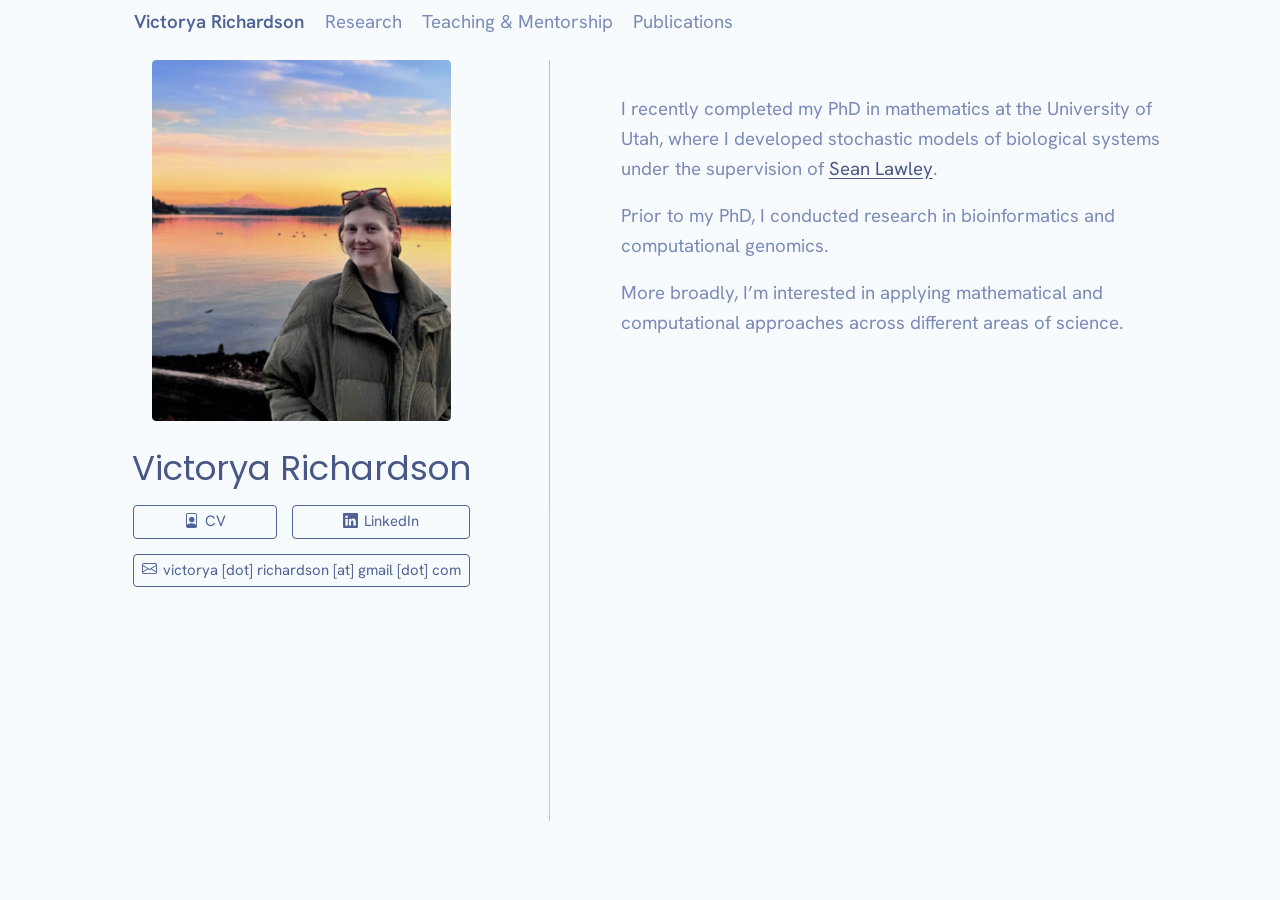
==== commit 3fac0051: "Built site for gh-pages" ====
--- a/index.html
+++ b/index.html
@@ -81,15 +81,15 @@
 <span class="menu-text">Victorya Richardson</span></a>
   </li>  
   <li class="nav-item">
-    <a class="nav-link" href="./research.html"> 
+    <a class="nav-link" href="./research/index.html"> 
 <span class="menu-text">Research</span></a>
   </li>  
   <li class="nav-item">
-    <a class="nav-link" href="./teaching.html"> 
+    <a class="nav-link" href="./teaching-and-mentorship/index.html"> 
 <span class="menu-text">Teaching &amp; Mentorship</span></a>
   </li>  
   <li class="nav-item">
-    <a class="nav-link" href="./publications.html"> 
+    <a class="nav-link" href="./publications/index.html"> 
 <span class="menu-text">Publications</span></a>
   </li>  
 </ul>
@@ -107,7 +107,7 @@
 <!-- main -->
 <div class="quarto-about-trestles column-page">
   <div class="about-entity">
-    <img src="images/tory.png" alt="Victorya Richardson standing outdoors in the snow overlooking Salt Lake City" class="about-image
+    <img src="images/tory.png" alt="Victorya Richardson standing outdoors with Mount Rainier in the background." class="about-image
   rounded " style="width: 16em;">
 <header id="title-block-header" class="quarto-title-block default">
 <div class="quarto-title">
@@ -140,6 +140,10 @@
 </main></div>
 </div>
  <!-- /main -->
+ <!-- Cloudflare Web Analytics -->
+<script defer="" src="https://static.cloudflareinsights.com/beacon.min.js" data-cf-beacon="{&quot;token&quot;:&quot;4432ab1c54954de4af74598034dc0b91&quot;}">
+</script>
+<!-- End Cloudflare Web Analytics -->
 <script id="quarto-html-after-body" type="application/javascript">
   window.document.addEventListener("DOMContentLoaded", function (event) {
     const isCodeAnnotation = (el) => {
@@ -206,7 +210,7 @@
     }
       var localhostRegex = new RegExp(/^(?:http|https):\/\/localhost\:?[0-9]*\//);
       var mailtoRegex = new RegExp(/^mailto:/);
-        var filterRegex = new RegExp('/' + window.location.host + '/');
+        var filterRegex = new RegExp("https:\/\/victoryarichardson\.com");
       var isInternal = (href) => {
           return filterRegex.test(href) || localhostRegex.test(href) || mailtoRegex.test(href);
       }
